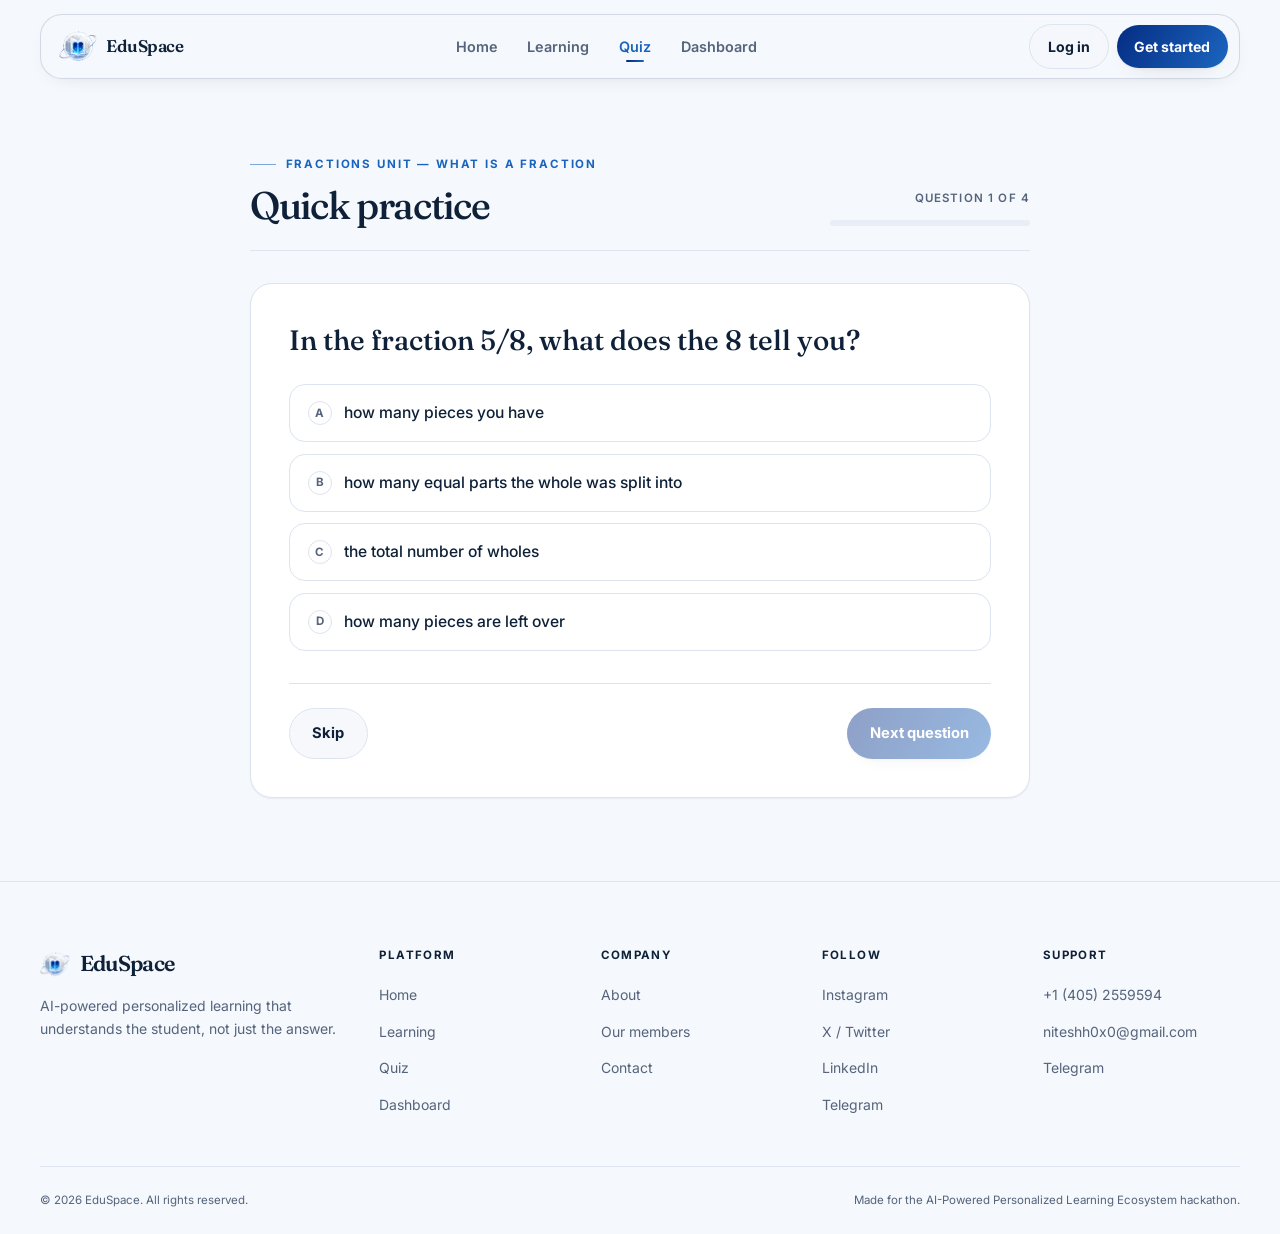
==== quiz.html @ 3fbf4dc4 "Add files via upload" ====
<!DOCTYPE html>
<html lang="en">
<head>
<meta charset="UTF-8">
<meta name="viewport" content="width=device-width, initial-scale=1.0">
<title>Quiz — EduSpace</title>
<meta name="description" content="Practice questions that adapt to how you answer.">
<link rel="preconnect" href="https://fonts.googleapis.com">
<link rel="preconnect" href="https://fonts.gstatic.com" crossorigin>
<link href="https://fonts.googleapis.com/css2?family=Fraunces:opsz,wght@9..144,400..600&family=Inter:wght@400;500;600;700&display=swap" rel="stylesheet">
<link rel="icon" href="assets/images/favicon.ico" sizes="any">
<link rel="icon" type="image/png" sizes="32x32" href="assets/images/favicon-32.png">
<link rel="icon" type="image/png" sizes="48x48" href="assets/images/favicon-48.png">
<link rel="apple-touch-icon" sizes="180x180" href="assets/images/favicon-180.png">
<link rel="stylesheet" href="assets/css/base.css">
<link rel="stylesheet" href="assets/css/quiz.css">
<script>document.documentElement.classList.add("js");</script>
</head>
<body>

<header class="site-header">
  <nav class="nav">
    <a href="index.html" class="nav-logo" aria-label="EduSpace home"><img class="mark" src="assets/images/logo-mark.png" alt="" width="128" height="128" decoding="async"><span class="nav-wordmark">EduSpace</span></a>
    <ul class="nav-links">
      <li><a href="index.html">Home</a></li>
      <li><a href="learning.html">Learning</a></li>
      <li><a href="quiz.html">Quiz</a></li>
      <li><a href="dashboard.html">Dashboard</a></li>
    </ul>
    <div class="nav-actions">
      <a href="login.html" class="btn btn-ghost">Log in</a>
      <a href="signup.html" class="btn btn-primary">Get started</a>
    </div>
    <button class="nav-toggle" aria-label="Toggle menu" aria-expanded="false">
      <span></span><span></span><span></span>
    </button>
  </nav>
</header>

<main class="quiz-main">
  <div class="container quiz-shell">

    <div class="quiz-top reveal reveal-fade">
      <div>
        <span class="eyebrow">Practice</span>
        <h1>Quick practice</h1>
      </div>
      <div class="quiz-meta">
        <span id="quiz-position"></span>
        <div class="quiz-progress"><div class="quiz-progress-bar" id="quiz-progress-bar" style="width:0%"></div></div>
      </div>
    </div>

    <div class="quiz-card card reveal" id="quiz-card">
      <!-- Question and options are rendered by quiz.js from curriculum.js. -->
      <p class="quiz-question" id="quiz-question">Loading question&hellip;</p>
      <div class="quiz-options" id="quiz-options"></div>

      <div class="quiz-feedback" id="quiz-feedback" hidden>
        <span class="feedback-label" id="feedback-label"></span>
        <p id="feedback-text"></p>
      </div>

      <div class="quiz-actions">
        <button class="btn btn-ghost" id="skip-btn">Skip</button>
        <button class="btn btn-primary" id="next-btn" disabled>Next question</button>
      </div>
    </div>

    <div class="quiz-done card reveal" id="quiz-done" hidden>
      <span class="eyebrow">Session complete</span>
      <h2>Nice work.</h2>
      <p id="quiz-summary"></p>
      <div class="lesson-actions">
        <a href="learning.html" class="btn btn-ghost">Back to lesson</a>
        <a href="dashboard.html" class="btn btn-primary">View dashboard</a>
      </div>
    </div>

  </div>
</main>

<footer class="site-footer">
  <div class="container">
    <div class="footer-grid">
      <div class="footer-col">
        <div class="footer-brand"><img src="assets/images/logo-mark.png" alt="" width="128" height="128" decoding="async"><span>EduSpace</span></div>
        <p>AI-powered personalized learning that understands the student, not just the answer.</p>
      </div>
      <div class="footer-col">
        <h4>Platform</h4>
        <ul>
          <li><a href="index.html">Home</a></li>
          <li><a href="learning.html">Learning</a></li>
          <li><a href="quiz.html">Quiz</a></li>
          <li><a href="dashboard.html">Dashboard</a></li>
        </ul>
      </div>
      <div class="footer-col">
        <h4>Company</h4>
        <ul>
          <li><a href="index.html#about">About</a></li>
          <li><a href="index.html#about">Our members</a></li>
          <li><a href="index.html#support">Contact</a></li>
        </ul>
      </div>
      <div class="footer-col">
        <h4>Follow</h4>
        <ul>
          <li><a href="https://instagram.com/tech_by_niteshh" target="_blank" rel="noopener noreferrer">Instagram</a></li>
          <li><a href="https://x.com/tech_by_niteshh" target="_blank" rel="noopener noreferrer">X / Twitter</a></li>
          <li><a href="https://www.linkedin.com/in/nitesh-chaurasiya-a7b2aa3a5/" target="_blank" rel="noopener noreferrer">LinkedIn</a></li>
          <li><a href="https://t.me/tech_by_niteshh" target="_blank" rel="noopener noreferrer">Telegram</a></li>
        </ul>
      </div>
      <div class="footer-col">
        <h4>Support</h4>
        <ul>
          <li><a href="tel:+14052559594">+1 (405) 2559594</a></li>
          <li><a href="mailto:niteshh0x0@gmail.com">niteshh0x0@gmail.com</a></li>
          <li><a href="https://t.me/tech_by_niteshh" target="_blank" rel="noopener noreferrer">Telegram</a></li>
        </ul>
      </div>
    </div>
    <div class="footer-bottom">
      <span>&copy; 2026 EduSpace. All rights reserved.</span>
      <span>Made for the AI-Powered Personalized Learning Ecosystem hackathon.</span>
    </div>
  </div>
</footer>

<script src="assets/js/common.js"></script>
<script src="assets/js/curriculum.js"></script>
<script src="assets/js/quiz.js"></script>
</body>
</html>
---- assets/css/base.css ----
/* ==========================================================================
   EduSpace — base.css
   Design tokens, reset, typography, buttons, navigation, footer, utilities.
   Loaded first on every page; it is the single source of truth for tokens.
   Page stylesheets (index / dashboard / learning / quiz / login / signup)
   must NOT redeclare these — they only add page-specific layout.

   NOTE: this token block was previously wrapped in an unterminated comment,
   which left every var() below undefined on any page that did not ship its
   own copy of the tokens. That is fixed; do not comment it out again.
   ========================================================================== */

:root {
  /* ---- Palette — sampled from assets/images/logo.png ---------------------
     The EduSpace mark is a white/silver globe with a deep-blue book and a
     bright blue glow. Those are the only hues used below:
       #04287E deep navy   #2372C6 cobalt   #2596E5 azure
       #3DBFF8 bright sky  #E6EAF2 near-white  #B1B9C7 silver
     Neutrals are cooled to match, so page and logo read as one brand. */
  --white: #ffffff;
  --mist: #f5f8fc; /* page background — the logo's near-white, lightened */
  --cloud: #e9eef6; /* raised surface */
  --silver: #c3ccda; /* strong divider */
  --line: #dde4ef; /* default border */
  --navy: #0e2138; /* headings and primary text */
  --space: #04287e; /* deepest brand blue, straight from the mark */
  --cobalt: #1a64be; /* primary action — AA as text on white, mist and cloud */
  --azure: #2596e5; /* secondary action */
  --sky: #3dbff8; /* brightest accent */
  --slate: #55647c; /* secondary text — AA on white, mist and cloud */

  /* ---- Semantic roles ---------------------------------------------------
     ONE RULE: --sky means "the system noticed something about your learning."
     Never decoration, never a hover state. Cobalt = action. Cloud = surface. */
  --text: var(--navy);
  --text-muted: var(--slate);
  --surface: var(--mist);
  --surface-alt: var(--cloud);
  --border: var(--line);
  --accent: var(--sky);
  --accent-ink: var(--space); /* accent dark enough for body text */
  --accent-soft: #e3f1fd;

  /* Gradients stay inside the mark's own blue range and never animate. */
  --grad-action: linear-gradient(120deg, var(--space) 0%, var(--cobalt) 58%, var(--azure) 100%);
  --grad-text: linear-gradient(100deg, var(--space) 0%, var(--cobalt) 100%);
  --grad-deep: linear-gradient(160deg, #061a3f 0%, var(--space) 58%, #0a326f 100%);

  /* Restrained translucency — the nav only. */
  --glass-bg: rgba(245, 248, 252, 0.88);
  --glass-solid: rgba(255, 255, 255, 0.97);
  --glass-border: rgba(195, 204, 218, 0.7);
  --glass-blur: saturate(115%) blur(10px);

  /* ---- Type ----
     Only the families actually loaded in each page's <head>. */
  --font-display: "Fraunces", Georgia, "Times New Roman", serif;
  --font-ui: "Inter", ui-sans-serif, system-ui, -apple-system, sans-serif;
  --font-body: "Inter", ui-sans-serif, system-ui, -apple-system, sans-serif;

  --fs-hero: clamp(2.4rem, 1.35rem + 4.4vw, 4.35rem);
  --fs-h2: clamp(1.85rem, 1.25rem + 2.3vw, 3rem);
  --fs-h3: clamp(1.12rem, 0.98rem + 0.5vw, 1.4rem);
  --fs-lead: clamp(1.02rem, 0.95rem + 0.35vw, 1.2rem);
  --fs-body: clamp(0.97rem, 0.94rem + 0.14vw, 1.05rem);
  --fs-small: 0.875rem;
  --fs-micro: 0.72rem;

  --space-2: 0.5rem;
  --space-3: 0.75rem;
  --space-4: 1rem;
  --space-5: 1.5rem;
  --space-6: 2rem;
  --space-7: 3rem;
  --space-8: 4rem;
  --section-pad: clamp(4.5rem, 3rem + 6vw, 8.5rem);
  --gutter: clamp(1.25rem, 0.7rem + 2.2vw, 2.5rem);

  --r-sm: 10px;
  --r-md: 16px;
  --r-lg: 22px;
  --r-xl: 28px;
  --r-pill: 999px;

  /* ---- Depth ----
     Two-layer shadows: a tight contact shadow plus a wide soft one. Blue-
     tinted so cards sit on the page rather than floating above it. */
  --sh-sm: 0 1px 2px rgba(14, 33, 56, 0.06);
  --sh-md: 0 8px 24px -14px rgba(14, 33, 56, 0.2), 0 1px 3px rgba(14, 33, 56, 0.06);
  --sh-lg: 0 22px 48px -26px rgba(14, 33, 56, 0.26), 0 4px 12px rgba(14, 33, 56, 0.06);
  --sh-nav: 0 6px 24px -16px rgba(14, 33, 56, 0.24);

  /* ---- Motion ----
     One system: flip, slide, rise, reveal. Everything is slow on purpose.
     Distances stay in the 2-24px range so nothing lurches. */
  --ease: cubic-bezier(0.16, 1, 0.3, 1);
  --t-fast: 180ms;
  --t-mid: 320ms;
  --t-slow: 620ms;
  --t-flip: 760ms; /* a card turning should read as a physical object */
  --lift-btn: -2px;
  --lift-card: -3px;
  --lift-panel: -2px;
  --slide-from: 22px; /* reveal travel on desktop */
  --perspective: 1000px;
  --z-nav: 100;

  /* ---- Feedback ---- */
  --danger: #c0392b;
  --danger-soft: #fbeae8;
  --success: #1e7a52;
  --success-soft: #e6f3ec;

  /* ---- Compatibility aliases -------------------------------------------
     index.css and dashboard.css reference these older names in hundreds of
     rules. Mapping them here retints those files without touching layout. */
  --cream: var(--mist);
  --sand: var(--cloud);
  --sand-deep: var(--silver);
  --charcoal: var(--navy);
  --ink: var(--cobalt);
  --ink-deep: var(--space);
  --ink-soft: var(--azure);
  --muted: var(--slate);
  --space-blue: var(--space);
  --cyan: var(--sky);
  --soft-white: var(--cloud);
  --titanium: var(--silver);
  --blue-gray: var(--line);
}

*,
*::before,
*::after {
  box-sizing: border-box;
}
html {
  -webkit-text-size-adjust: 100%;
  scroll-behavior: smooth;
  scroll-padding-top: 6.5rem;
}
body {
  margin: 0;
  background: var(--surface);
  color: var(--text);
  font-family: var(--font-body);
  font-size: var(--fs-body);
  line-height: 1.65;
  -webkit-font-smoothing: antialiased;
  -moz-osx-font-smoothing: grayscale;
  overflow-x: clip;
  padding-top: 5.75rem;
}
h1,
h2,
h3,
h4 {
  margin: 0;
  font-family: var(--font-display);
  color: var(--text);
}
p {
  margin: 0;
}
ul {
  margin: 0;
  padding: 0;
  list-style: none;
}
a {
  color: inherit;
  text-decoration: none;
}
img,
svg {
  display: block;
  max-width: 100%;
}
button {
  font: inherit;
  color: inherit;
  background: none;
  border: 0;
  cursor: pointer;
}
strong {
  font-weight: 600;
}
em {
  font-style: normal;
}

h1 {
  font-size: var(--fs-hero);
  font-weight: 500;
  line-height: 1.04;
  letter-spacing: -0.035em;
}
h2 {
  font-size: var(--fs-h2);
  font-weight: 500;
  line-height: 1.1;
  letter-spacing: -0.03em;
  margin-top: var(--space-4);
}
h3 {
  font-size: var(--fs-h3);
  font-weight: 600;
  line-height: 1.3;
  letter-spacing: -0.015em;
}
h4 {
  font-family: var(--font-ui);
  font-size: var(--fs-small);
  font-weight: 700;
}
h1 em,
h2 em {
  background: var(--grad-text);
  -webkit-background-clip: text;
  background-clip: text;
  color: transparent;
}

.container {
  width: min(1200px, 100% - (var(--gutter) * 2));
  margin-inline: auto;
}
/* Element selector (0,0,2) so any section class can override without !important */
main > section {
  padding-block: var(--section-pad);
}
.section-lead {
  max-width: 62ch;
  margin-top: var(--space-4);
  font-size: var(--fs-lead);
  color: var(--text-muted);
}

.eyebrow {
  display: inline-flex;
  align-items: center;
  gap: 0.6rem;
  font-family: var(--font-ui);
  font-size: var(--fs-micro);
  font-weight: 700;
  letter-spacing: 0.16em;
  text-transform: uppercase;
  color: var(--cobalt);
}
.eyebrow::before {
  content: "";
  width: 26px;
  height: 1px;
  background: currentColor;
  opacity: 0.55;
}

.pill {
  display: inline-flex;
  align-items: center;
  padding: 0.3rem 0.72rem;
  border: 1px solid var(--border);
  border-radius: var(--r-pill);
  background: var(--surface-alt);
  font-family: var(--font-ui);
  font-size: var(--fs-micro);
  font-weight: 700;
  letter-spacing: 0.1em;
  text-transform: uppercase;
  color: var(--slate);
}
.diag-label {
  display: block;
  font-family: var(--font-ui);
  font-size: var(--fs-micro);
  font-weight: 700;
  letter-spacing: 0.14em;
  text-transform: uppercase;
  color: var(--slate);
  margin-bottom: 0.4rem;
}

/* ---- Buttons ---- */
.btn {
  --btn-y: 0;
  position: relative;
  display: inline-flex;
  align-items: center;
  justify-content: center;
  gap: 0.5rem;
  padding: 0.78rem 1.4rem;
  border-radius: var(--r-pill);
  font-family: var(--font-ui);
  font-size: 0.92rem;
  font-weight: 700;
  white-space: nowrap;
  cursor: pointer;
  overflow: hidden;
  transform: translate3d(0, var(--btn-y), 0);
  transition:
    transform var(--t-mid) var(--ease),
    box-shadow var(--t-mid) var(--ease),
    border-color var(--t-mid) var(--ease),
    color var(--t-mid) var(--ease);
}
.btn-primary {
  color: var(--white);
  background: var(--grad-action);
  background-size: 180% 180%;
  background-position: 0% 50%;
  box-shadow: var(--sh-md);
  transition:
    transform var(--t-mid) var(--ease),
    box-shadow var(--t-mid) var(--ease),
    background-position var(--t-slow) var(--ease);
}
.btn-primary::after {
  content: "";
  position: absolute;
  inset: 0;
  background: linear-gradient(
    105deg,
    transparent 35%,
    rgba(255, 255, 255, 0.42) 50%,
    transparent 65%
  );
  transform: translateX(-120%);
  transition: transform var(--t-slow) var(--ease);
}
.btn-primary:hover {
  --btn-y: -2px;
  background-position: 100% 50%;
  box-shadow: var(--sh-lg);
}
.btn-primary:hover::after {
  transform: translateX(120%);
}
.btn-ghost {
  color: var(--navy);
  background: var(--glass-bg);
  border: 1px solid var(--border);
  -webkit-backdrop-filter: var(--glass-blur);
  backdrop-filter: var(--glass-blur);
}
.btn-ghost:hover {
  --btn-y: -2px;
  color: var(--cobalt);
  border-color: var(--azure);
  box-shadow: var(--sh-sm);
}
.btn:active {
  --btn-y: 0;
}
.btn:focus-visible {
  outline: 2px solid var(--cobalt);
  outline-offset: 3px;
}

/* ---- Navigation ---- */
.site-header {
  position: fixed;
  inset: 0.85rem 0 auto;
  z-index: var(--z-nav);
  padding-inline: var(--gutter);
  pointer-events: none;
}
.nav {
  pointer-events: auto;
  width: min(1200px, 100%);
  margin-inline: auto;
  display: flex;
  align-items: center;
  gap: var(--space-5);
  padding: 0.6rem 0.7rem 0.6rem 1.15rem;
  border: 1px solid var(--glass-border);
  border-radius: var(--r-lg);
  background: var(--glass-bg);
  -webkit-backdrop-filter: var(--glass-blur);
  backdrop-filter: var(--glass-blur);
  box-shadow: var(--sh-nav);
  transition:
    background-color var(--t-mid) var(--ease),
    box-shadow var(--t-mid) var(--ease);
}
.site-header.is-scrolled .nav {
  background: var(--glass-solid);
  box-shadow: 0 14px 40px -18px rgba(26, 100, 190, 0.34);
}
.nav-logo {
  display: inline-flex;
  align-items: center;
  gap: 0.55rem;
  font-family: var(--font-display);
  font-size: 1.06rem;
  font-weight: 600;
  letter-spacing: -0.03em;
  color: var(--navy);
}
/* The real logo asset, never a CSS re-creation.
   object-fit: contain + a square box means the mark can never stretch,
   whatever the source aspect ratio is. */
.nav-logo .mark {
  flex: none;
  width: 38px;
  height: 38px;
  /* Square box + contain: the mark keeps its aspect ratio in any slot. */
  object-fit: contain;
  transition: transform var(--t-mid) var(--ease);
}
.nav-logo:hover .mark {
  transform: translateY(-1px);
}
.nav-wordmark {
  font-family: var(--font-display);
  font-weight: 600;
  letter-spacing: -0.03em;
}
.nav-links {
  display: flex;
  align-items: center;
  gap: 0.15rem;
  margin-inline: auto;
}
.nav-links a {
  position: relative;
  display: block;
  padding: 0.5rem 0.85rem;
  border-radius: var(--r-pill);
  font-family: var(--font-ui);
  font-size: 0.9rem;
  font-weight: 600;
  color: var(--slate);
  transition:
    color var(--t-fast) var(--ease),
    background-color var(--t-fast) var(--ease);
}
.nav-links a::after {
  content: "";
  position: absolute;
  left: 50%;
  bottom: 0.28rem;
  width: 0;
  height: 2px;
  border-radius: 2px;
  background: var(--grad-text);
  transform: translateX(-50%);
  transition: width var(--t-mid) var(--ease);
}
.nav-links a:hover {
  color: var(--navy);
  background: rgba(248, 250, 252, 0.9);
}
.nav-links a:hover::after,
.nav-links a[aria-current="page"]::after {
  width: 18px;
}
.nav-links a[aria-current="page"] {
  color: var(--cobalt);
}
.nav-actions {
  display: flex;
  align-items: center;
  gap: 0.5rem;
}
.nav-actions .btn {
  padding: 0.6rem 1.1rem;
  font-size: 0.88rem;
}
.nav-toggle {
  display: none;
  flex-direction: column;
  gap: 4px;
  padding: 0.6rem;
  border-radius: var(--r-sm);
}
.nav-toggle span {
  display: block;
  width: 20px;
  height: 2px;
  border-radius: 2px;
  background: var(--navy);
  transition:
    transform var(--t-mid) var(--ease),
    opacity var(--t-fast) var(--ease);
}
.site-header.nav-open .nav-toggle span:nth-child(1) {
  transform: translateY(6px) rotate(45deg);
}
.site-header.nav-open .nav-toggle span:nth-child(2) {
  opacity: 0;
}
.site-header.nav-open .nav-toggle span:nth-child(3) {
  transform: translateY(-6px) rotate(-45deg);
}

/* ---- Footer ---- */
.site-footer {
  padding-block: var(--space-8) var(--space-5);
  background: var(--surface);
  border-top: 1px solid var(--border);
}
.footer-grid {
  display: grid;
  grid-template-columns: 1.6fr repeat(4, 1fr);
  gap: var(--space-6) var(--space-5);
}
.footer-brand {
  display: flex;
  align-items: center;
  gap: 0.6rem;
  font-family: var(--font-display);
  font-size: 1.35rem;
  font-weight: 600;
  letter-spacing: -0.03em;
  color: var(--navy);
  margin-bottom: var(--space-3);
}
.footer-brand img {
  flex: none;
  width: 30px;
  height: 30px;
  object-fit: contain;
}
.footer-col p {
  max-width: 34ch;
  font-size: var(--fs-small);
  color: var(--text-muted);
}
.footer-col h4 {
  margin-bottom: var(--space-4);
  color: var(--navy);
  text-transform: uppercase;
  letter-spacing: 0.12em;
  font-size: var(--fs-micro);
}
.footer-col li + li {
  margin-top: 0.55rem;
}
.footer-col a {
  font-size: var(--fs-small);
  color: var(--text-muted);
  transition: color var(--t-fast) var(--ease);
}
.footer-col a:hover {
  color: var(--cobalt);
}
.footer-bottom {
  display: flex;
  flex-wrap: wrap;
  justify-content: space-between;
  gap: var(--space-3);
  margin-top: var(--space-7);
  padding-top: var(--space-5);
  border-top: 1px solid var(--border);
  font-size: var(--fs-micro);
  color: var(--text-muted);
}

/* ---- Utilities ---- */

/* ---- Scrollbar ---- */
* {
  scrollbar-width: thin;
  scrollbar-color: var(--azure) var(--soft-white);
}
::-webkit-scrollbar {
  width: 10px;
  height: 10px;
}
::-webkit-scrollbar-track {
  background: var(--soft-white);
}
::-webkit-scrollbar-thumb {
  border: 3px solid var(--soft-white);
  border-radius: var(--r-pill);
  background: var(--cobalt);
}
::-webkit-scrollbar-thumb:hover {
  background: var(--azure);
}
::selection {
  background: rgba(61, 191, 248, 0.25);
  color: var(--navy);
}

/* ---- Accessibility ---- */
:focus-visible {
  outline: 2px solid var(--cobalt);
  outline-offset: 3px;
  border-radius: 4px;
}
@media (prefers-reduced-motion: reduce) {
  html {
    scroll-behavior: auto;
  }
  *,
  *::before,
  *::after {
    animation-duration: 0.001ms !important;
    animation-iteration-count: 1 !important;
    transition-duration: 0.001ms !important;
  }
  .reveal {
    opacity: 1;
    transform: none;
  }
}

/* ---- Responsive ---- */
@media (max-width: 980px) {
  body {
    padding-top: 5rem;
  }
  .nav {
    flex-wrap: wrap;
    row-gap: 0;
  }
  .nav-toggle {
    display: flex;
    margin-left: auto;
  }
  .nav-actions {
    display: none;
  }
  .nav-links {
    display: none;
    order: 3;
    flex-direction: column;
    align-items: stretch;
    width: 100%;
    margin: 0;
    padding-top: var(--space-4);
    border-top: 1px solid var(--border);
  }
  .site-header.nav-open .nav-links {
    display: flex;
  }
  .site-header.nav-open .nav-actions {
    display: flex;
    order: 4;
    width: 100%;
    padding-top: var(--space-3);
  }
  .site-header.nav-open .nav-actions .btn {
    flex: 1;
  }
  .nav-links a {
    padding: 0.7rem 0.6rem;
    font-size: 0.95rem;
  }
  .nav-links a::after {
    left: 0.6rem;
    transform: none;
  }
  .footer-grid {
    grid-template-columns: repeat(2, 1fr);
  }
  .footer-col:first-child {
    grid-column: 1/-1;
  }
}
@media (max-width: 560px) {
  .footer-grid {
    grid-template-columns: 1fr;
    gap: var(--space-5);
  }
  .footer-bottom {
    flex-direction: column;
  }
}
/* ---- No-JS / failed-JS safety net ----------------------------------------
   .reveal starts at opacity:0 and is only made visible by common.js. If that
   script is missing or throws, the page would render completely blank. The
   inline <script> in each <head> adds .js to <html>, so when JS has not run
   the reveal elements simply stay visible instead of disappearing. */
html:not(.js) .reveal {
  opacity: 1;
  transform: none;
}

/* Logged-in student name in the header, set by common.js */
.nav-user {
  font-family: var(--font-ui, inherit);
  font-size: 0.9rem;
  font-weight: 600;
  color: var(--text);
  white-space: nowrap;
}

/* ==========================================================================
   SHARED COMPONENTS
   Used by more than one page, so they live here rather than being repeated
   in each page stylesheet.
   ========================================================================== */

/* ---- Card ---- */
.card {
  padding: clamp(1.25rem, 1rem + 1vw, 1.85rem);
  border: 1px solid var(--border);
  border-radius: var(--r-lg);
  background: var(--white);
  box-shadow: var(--sh-sm);
}

/* ---- Diagnosis dot ----
   Gold means "the system noticed something". Static by design. */
.diag-dot {
  flex: none;
  display: inline-block;
  width: 8px;
  height: 8px;
  border-radius: 50%;
  background: var(--accent);
}

/* ---- Forms ---- */
.field {
  display: grid;
  gap: 0.4rem;
  margin-bottom: var(--space-4);
}

.field label {
  font-family: var(--font-ui);
  font-size: var(--fs-small);
  font-weight: 600;
  color: var(--text);
}

.field input,
.field select,
.field textarea {
  width: 100%;
  padding: 0.72rem 0.9rem;
  border: 1px solid var(--border);
  border-radius: var(--r-sm);
  background: var(--white);
  color: var(--text);
  font-family: var(--font-body);
  font-size: 0.95rem;
  transition:
    border-color var(--t-fast) var(--ease),
    box-shadow var(--t-fast) var(--ease);
}

.field input::placeholder,
.field textarea::placeholder {
  color: var(--text-muted);
  opacity: 0.75;
}

.field select {
  appearance: none;
  cursor: pointer;
  background-image: linear-gradient(45deg, transparent 50%, var(--muted) 50%),
    linear-gradient(135deg, var(--muted) 50%, transparent 50%);
  background-position:
    calc(100% - 18px) calc(50% + 1px),
    calc(100% - 13px) calc(50% + 1px);
  background-size: 5px 5px, 5px 5px;
  background-repeat: no-repeat;
  padding-right: 2.4rem;
}

.field input:focus,
.field select:focus,
.field textarea:focus {
  outline: none;
  border-color: var(--ink);
  box-shadow: 0 0 0 3px rgba(26, 100, 190, 0.09);
}

/* Error state — set by login.js / signup.js on the .field wrapper */
.field-error {
  display: none;
  font-size: 0.8rem;
  color: var(--danger);
}
.field.has-error input,
.field.has-error select {
  border-color: var(--danger);
}
.field.has-error .field-error {
  display: block;
}
.field.has-error .field-hint {
  display: none;
}

.field-hint {
  font-size: 0.8rem;
  color: var(--text-muted);
}

.checkbox-label {
  display: flex;
  align-items: center;
  gap: 0.55rem;
  font-size: var(--fs-small);
  color: var(--text-muted);
  cursor: pointer;
}
.checkbox-label input[type="checkbox"] {
  flex: none;
  width: 16px;
  height: 16px;
  accent-color: var(--ink);
  cursor: pointer;
}

.btn-block {
  width: 100%;
}

/* ---- Form status line ----
   Colours live here, not as inline styles set from JavaScript. */
.form-status {
  min-height: 1.25rem;
  margin-top: var(--space-3);
  font-size: var(--fs-small);
  color: var(--text-muted);
}
.form-status.status-success {
  color: var(--success);
}
.form-status.status-error {
  color: var(--danger);
}

/* ==========================================================================
   MOTION SYSTEM
   Four movements, used deliberately and nowhere else:

     flip    — feature / information cards turning over
     slide   — sections and content blocks entering the viewport
     rise    — cards, buttons and panels lifting on hover
     reveal  — text and supporting content fading in

   All of it is transform + opacity only, so nothing triggers layout.
   Everything is slow: 320ms for interaction, 620ms for entrance.
   Travel stays between 2px and 24px — enough to read as movement,
   never enough to lurch.
   ========================================================================== */

/* ---- Reveal / slide -----------------------------------------------------
   The existing .reveal / .is-visible observer in common.js drives all of
   this. Modifiers only change the direction of travel — there is no second
   animation system anywhere in the project. */
.reveal {
  opacity: 0;
  transform: translate3d(0, var(--slide-from), 0);
  transition:
    opacity var(--t-slow) var(--ease),
    transform var(--t-slow) var(--ease);
  transition-delay: var(--reveal-delay, 0ms);
  will-change: transform, opacity;
}
.reveal.is-visible {
  opacity: 1;
  transform: none;
  will-change: auto;
}

/* Horizontal entrance, for side-by-side content blocks. */
.reveal-left {
  transform: translate3d(calc(var(--slide-from) * -1), 0, 0);
}
.reveal-right {
  transform: translate3d(var(--slide-from), 0, 0);
}

/* Text and supporting copy: fade only, no travel. */
.reveal-fade {
  transform: none;
}

/* ---- Rise ---------------------------------------------------------------
   One shared hover behaviour for every raised surface: a small lift and a
   slightly deeper shadow. Hover-capable pointers only, so a tap on a phone
   never leaves a card stuck in its hover state. */
@media (hover: hover) and (pointer: fine) {
  .card,
  .support-card,
  .stat-card {
    transition:
      transform var(--t-mid) var(--ease),
      box-shadow var(--t-mid) var(--ease),
      border-color var(--t-mid) var(--ease);
  }
  .card:hover,
  .support-card:hover,
  .stat-card:hover {
    transform: translate3d(0, var(--lift-card), 0);
    box-shadow: var(--sh-md);
  }
}

/* ---- Buttons ------------------------------------------------------------
   Rise on hover, press back down on click. The press is what makes it feel
   like a physical control rather than a rectangle that changes colour. */
.btn:active {
  --btn-y: 1px;
  box-shadow: var(--sh-sm);
  transition-duration: var(--t-fast);
}

/* ---- Depth --------------------------------------------------------------
   Perspective on the containers, not the cards, so sibling cards share one
   vanishing point instead of each having its own. */
.flip-grid,
.dash-stats,
.dash-grid {
  perspective: var(--perspective);
}

/* ==========================================================================
   MOTION: REDUCED / MOBILE
   ========================================================================== */

/* Shorter travel on small screens — the same gesture, scaled to the viewport. */
@media (max-width: 640px) {
  :root {
    --slide-from: 14px;
    --lift-card: -2px;
  }
}

@media (prefers-reduced-motion: reduce) {
  *,
  *::before,
  *::after {
    animation-duration: 0.001ms !important;
    animation-iteration-count: 1 !important;
    transition-duration: 0.001ms !important;
    scroll-behavior: auto !important;
  }
  .reveal,
  .reveal-left,
  .reveal-right,
  .reveal-fade {
    opacity: 1;
    transform: none;
  }
}
---- assets/css/quiz.css ----
/* ==========================================================================
   EduSpace — quiz.css
   Practice page. The only motion is a smooth question transition and the
   progress bar easing to its new width.
   ========================================================================== */

.quiz-main {
  padding-block: clamp(2rem, 1rem + 3vw, 3.5rem) clamp(3rem, 2rem + 4vw, 5.5rem);
  background: var(--surface);
}

.quiz-shell {
  max-width: 780px;
}

/* ==========================================================================
   Header + progress
   ========================================================================== */

.quiz-top {
  display: flex;
  flex-wrap: wrap;
  align-items: flex-end;
  justify-content: space-between;
  gap: var(--space-5);
  padding-bottom: var(--space-5);
  border-bottom: 1px solid var(--border);
}

.quiz-top h1 {
  margin-top: var(--space-3);
  font-size: clamp(1.7rem, 1.3rem + 1.6vw, 2.4rem);
}

.quiz-meta {
  min-width: 200px;
  text-align: right;
}

.quiz-meta > span {
  font-family: var(--font-ui);
  font-size: var(--fs-micro);
  font-weight: 600;
  letter-spacing: 0.1em;
  text-transform: uppercase;
  color: var(--text-muted);
}

.quiz-progress {
  height: 6px;
  margin-top: 0.6rem;
  border-radius: var(--r-pill);
  background: var(--sand);
  overflow: hidden;
}

.quiz-progress-bar {
  height: 100%;
  border-radius: inherit;
  background: var(--ink);
  transition: width var(--t-slow) var(--ease);
}

/* ==========================================================================
   Question card
   ========================================================================== */

.quiz-card {
  margin-top: var(--space-6);
  padding: clamp(1.5rem, 1.1rem + 1.6vw, 2.4rem);
}

.quiz-question {
  font-family: var(--font-display);
  font-size: clamp(1.3rem, 1.1rem + 1vw, 1.75rem);
  font-weight: 500;
  line-height: 1.35;
  color: var(--text);
}

/* A single low-velocity fade/slide between questions. */
.quiz-card.is-swapping .quiz-question,
.quiz-card.is-swapping .quiz-options {
  opacity: 0;
  transform: translate3d(0, 10px, 0);
}

.quiz-question,
.quiz-options {
  transition:
    opacity var(--t-mid) var(--ease),
    transform var(--t-mid) var(--ease);
}

/* ==========================================================================
   Options
   ========================================================================== */

.quiz-options {
  display: grid;
  gap: 0.7rem;
  margin-top: var(--space-5);
}

.quiz-option {
  display: flex;
  align-items: center;
  gap: 0.8rem;
  width: 100%;
  padding: 0.95rem 1.1rem;
  border: 1px solid var(--border);
  border-radius: var(--r-md);
  background: var(--white);
  color: var(--text);
  font-family: var(--font-ui);
  font-size: 0.98rem;
  font-weight: 500;
  text-align: left;
  transition:
    border-color var(--t-fast) var(--ease),
    background-color var(--t-fast) var(--ease),
    transform var(--t-fast) var(--ease);
}

.quiz-option:hover:not(:disabled) {
  border-color: var(--sand-deep);
  background: var(--sand);
  transform: translateX(2px);
}

.quiz-option:focus-visible {
  outline: 2px solid var(--ink);
  outline-offset: 2px;
}

.quiz-option:disabled {
  cursor: default;
}

/* Letter marker */
.quiz-option::before {
  content: attr(data-key);
  flex: none;
  display: grid;
  place-items: center;
  width: 24px;
  height: 24px;
  border: 1px solid var(--border);
  border-radius: 50%;
  font-size: 0.72rem;
  font-weight: 700;
  color: var(--text-muted);
  transition:
    border-color var(--t-fast) var(--ease),
    background-color var(--t-fast) var(--ease),
    color var(--t-fast) var(--ease);
}

.quiz-option.is-selected {
  border-color: var(--ink);
}
.quiz-option.is-selected::before {
  border-color: var(--ink);
  background: var(--ink);
  color: var(--white);
}

.quiz-option.is-correct {
  border-color: var(--success);
  background: var(--success-soft);
}
.quiz-option.is-correct::before {
  border-color: var(--success);
  background: var(--success);
  color: var(--white);
}

.quiz-option.is-wrong {
  border-color: var(--danger);
  background: var(--danger-soft);
}
.quiz-option.is-wrong::before {
  border-color: var(--danger);
  background: var(--danger);
  color: var(--white);
}

/* ==========================================================================
   Feedback
   ========================================================================== */

.quiz-feedback {
  margin-top: var(--space-5);
  padding: var(--space-4) var(--space-5);
  border: 1px solid var(--border);
  border-left: 3px solid var(--sand-deep);
  border-radius: var(--r-md);
  background: var(--surface-alt);
}

.quiz-feedback[hidden] {
  display: none;
}

.quiz-feedback.is-correct {
  border-left-color: var(--success);
}
.quiz-feedback.is-wrong {
  border-left-color: var(--accent);
}

.feedback-label {
  font-family: var(--font-ui);
  font-size: var(--fs-micro);
  font-weight: 700;
  letter-spacing: 0.14em;
  text-transform: uppercase;
  color: var(--text-muted);
}

.quiz-feedback.is-correct .feedback-label {
  color: var(--success);
}
.quiz-feedback.is-wrong .feedback-label {
  color: var(--accent-ink);
}

.quiz-feedback p {
  margin-top: 0.5rem;
  color: var(--text);
}

/* ==========================================================================
   Actions + summary
   ========================================================================== */

.quiz-actions {
  display: flex;
  flex-wrap: wrap;
  justify-content: space-between;
  gap: var(--space-3);
  margin-top: var(--space-6);
  padding-top: var(--space-5);
  border-top: 1px solid var(--border);
}

.btn:disabled {
  opacity: 0.45;
  cursor: not-allowed;
  pointer-events: none;
}

.quiz-done {
  margin-top: var(--space-6);
  padding: clamp(1.5rem, 1.1rem + 1.6vw, 2.4rem);
}

.quiz-done[hidden] {
  display: none;
}

.quiz-done h2 {
  margin-top: var(--space-3);
}

.quiz-done > p {
  max-width: 56ch;
  margin-top: var(--space-4);
  color: var(--text-muted);
  font-size: var(--fs-lead);
}

.quiz-score {
  display: flex;
  flex-wrap: wrap;
  gap: var(--space-6);
  margin-top: var(--space-5);
  padding-top: var(--space-5);
  border-top: 1px solid var(--border);
}

.quiz-score div {
  display: grid;
  gap: 0.2rem;
}

.quiz-score strong {
  font-family: var(--font-display);
  font-size: clamp(1.8rem, 1.4rem + 1.4vw, 2.4rem);
  font-weight: 600;
  line-height: 1;
  color: var(--text);
  font-variant-numeric: tabular-nums;
}

/* ==========================================================================
   Responsive + reduced motion
   ========================================================================== */

@media (max-width: 640px) {
  .quiz-top {
    align-items: flex-start;
  }
  .quiz-meta {
    width: 100%;
    text-align: left;
  }
  .quiz-actions .btn {
    flex: 1 1 auto;
  }
}

@media (prefers-reduced-motion: reduce) {
  .quiz-question,
  .quiz-options,
  .quiz-progress-bar {
    transition: none;
  }
  .quiz-card.is-swapping .quiz-question,
  .quiz-card.is-swapping .quiz-options {
    opacity: 1;
    transform: none;
  }
}
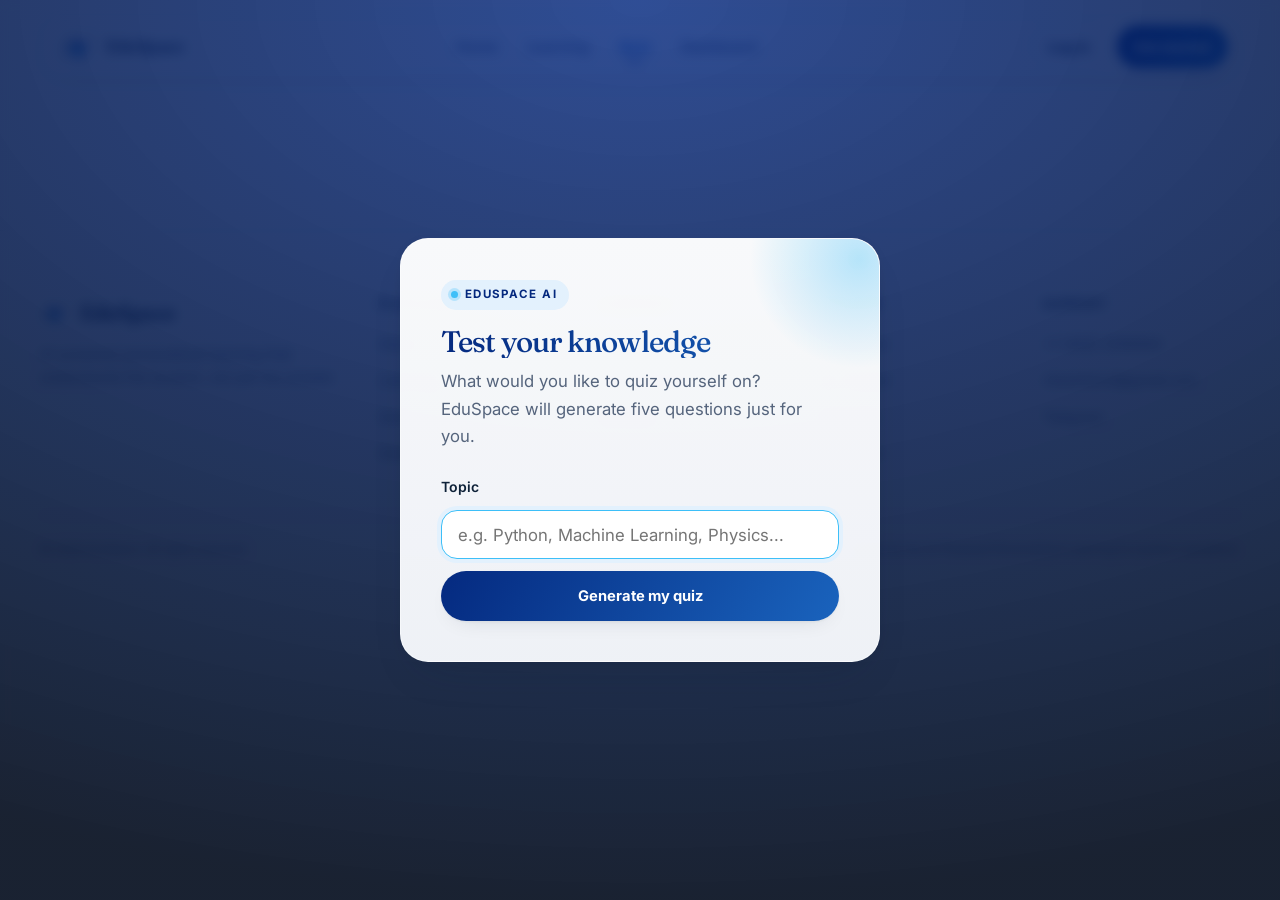
==== commit 33ea92b6: "Add files via upload" ====
--- a/quiz.html
+++ b/quiz.html
@@ -4,7 +4,7 @@
 <meta charset="UTF-8">
 <meta name="viewport" content="width=device-width, initial-scale=1.0">
 <title>Quiz — EduSpace</title>
-<meta name="description" content="Practice questions that adapt to how you answer.">
+<meta name="description" content="An AI-generated quiz that adapts to the topic you choose, with instant explanations and a personalized performance report.">
 <link rel="preconnect" href="https://fonts.googleapis.com">
 <link rel="preconnect" href="https://fonts.gstatic.com" crossorigin>
 <link href="https://fonts.googleapis.com/css2?family=Fraunces:opsz,wght@9..144,400..600&family=Inter:wght@400;500;600;700&display=swap" rel="stylesheet">
@@ -37,43 +37,77 @@
   </nav>
 </header>
 
+<!-- AI quiz topic modal — shown on load until a quiz session exists.
+     Reuses the .ai-topic-* component from base.css (shared with
+     learning.html's "what would you like to learn" modal). -->
+<div class="ai-topic-modal" id="ai-quiz-modal" role="dialog" aria-modal="true" aria-labelledby="ai-quiz-modal-title" hidden>
+  <div class="ai-topic-backdrop"></div>
+  <div class="ai-topic-card">
+    <div class="ai-topic-orb" aria-hidden="true"></div>
+    <span class="ai-topic-badge"><span class="ai-topic-dot"></span>EduSpace AI</span>
+    <h2 id="ai-quiz-modal-title">Test your knowledge</h2>
+    <p class="ai-topic-sub">What would you like to quiz yourself on? EduSpace will generate five questions just for you.</p>
+
+    <form class="ai-topic-form" id="ai-quiz-form" novalidate>
+      <label class="ai-topic-label" for="ai-quiz-input">Topic</label>
+      <input type="text" id="ai-quiz-input" class="ai-topic-input" placeholder="e.g. Python, Machine Learning, Physics..." maxlength="80" autocomplete="off" spellcheck="false">
+      <button type="submit" class="btn btn-primary ai-topic-submit" id="ai-quiz-submit">
+        <span>Generate my quiz</span>
+      </button>
+    </form>
+
+    <div class="ai-topic-loading" id="ai-quiz-loading" hidden>
+      <span class="ai-topic-spinner" aria-hidden="true"></span>
+      <p id="ai-quiz-loading-text">Analyzing your topic&hellip;</p>
+    </div>
+
+    <p class="ai-topic-error" id="ai-quiz-error" role="alert" hidden></p>
+  </div>
+</div>
+
 <main class="quiz-main">
-  <div class="container quiz-shell">
+  <div class="container quiz-shell" id="quiz-ai-shell" hidden>
 
-    <div class="quiz-top reveal reveal-fade">
+    <div class="quiz-top reveal reveal-fade is-visible">
       <div>
-        <span class="eyebrow">Practice</span>
-        <h1>Quick practice</h1>
+        <span class="eyebrow" id="quiz-ai-eyebrow">AI Quiz</span>
+        <h1 id="quiz-ai-topic-name">&nbsp;</h1>
       </div>
       <div class="quiz-meta">
-        <span id="quiz-position"></span>
-        <div class="quiz-progress"><div class="quiz-progress-bar" id="quiz-progress-bar" style="width:0%"></div></div>
+        <span id="quiz-ai-position" aria-live="polite"></span>
+        <div class="quiz-progress"><div class="quiz-progress-bar quiz-ai-progress-bar" id="quiz-ai-progress-bar" style="width:0%"></div></div>
       </div>
     </div>
 
-    <div class="quiz-card card reveal" id="quiz-card">
-      <!-- Question and options are rendered by quiz.js from curriculum.js. -->
-      <p class="quiz-question" id="quiz-question">Loading question&hellip;</p>
-      <div class="quiz-options" id="quiz-options"></div>
-
-      <div class="quiz-feedback" id="quiz-feedback" hidden>
-        <span class="feedback-label" id="feedback-label"></span>
-        <p id="feedback-text"></p>
+    <div class="quiz-ai-card card reveal is-visible" id="quiz-ai-card">
+      <div class="quiz-ai-card-overlay" id="quiz-ai-card-overlay" hidden>
+        <span class="ai-topic-spinner" aria-hidden="true"></span>
+        <p id="quiz-ai-card-overlay-text">Evaluating your answer&hellip;</p>
       </div>
 
+      <span class="quiz-ai-difficulty" id="quiz-ai-difficulty"></span>
+      <p class="quiz-question" id="quiz-ai-question">Loading question&hellip;</p>
+      <div class="quiz-options quiz-ai-options" id="quiz-ai-options" role="radiogroup" aria-label="Answer options"></div>
+
+      <div class="quiz-ai-feedback" id="quiz-ai-feedback" hidden aria-live="polite"></div>
+
       <div class="quiz-actions">
-        <button class="btn btn-ghost" id="skip-btn">Skip</button>
-        <button class="btn btn-primary" id="next-btn" disabled>Next question</button>
+        <span class="quiz-ai-hint" id="quiz-ai-hint">Select an answer to continue.</span>
+        <span class="quiz-ai-buttons">
+          <button class="btn btn-primary" id="quiz-ai-submit-btn" disabled>Submit answer</button>
+          <button class="btn btn-primary" id="quiz-ai-next-btn" hidden>Next question &rarr;</button>
+        </span>
       </div>
     </div>
 
-    <div class="quiz-done card reveal" id="quiz-done" hidden>
-      <span class="eyebrow">Session complete</span>
-      <h2>Nice work.</h2>
-      <p id="quiz-summary"></p>
+    <div class="quiz-ai-result card reveal is-visible" id="quiz-ai-result" hidden></div>
+
+    <div class="quiz-ai-fatal card reveal is-visible" id="quiz-ai-fatal" hidden>
+      <span class="eyebrow">Something went wrong</span>
+      <h2>We couldn&rsquo;t finish that.</h2>
+      <p id="quiz-ai-fatal-text">Something went wrong while preparing your quiz. Please try again.</p>
       <div class="lesson-actions">
-        <a href="learning.html" class="btn btn-ghost">Back to lesson</a>
-        <a href="dashboard.html" class="btn btn-primary">View dashboard</a>
+        <button class="btn btn-primary" id="quiz-ai-fatal-retry">Try again</button>
       </div>
     </div>
 
@@ -131,6 +165,7 @@
 
 <script src="assets/js/common.js"></script>
 <script src="assets/js/curriculum.js"></script>
+<script src="assets/js/ai-quiz.js"></script>
 <script src="assets/js/quiz.js"></script>
 </body>
 </html>
--- a/assets/css/base.css
+++ b/assets/css/base.css
@@ -133,6 +133,15 @@
 *::before,
 *::after {
   box-sizing: border-box;
+}
+
+/* The browser's own [hidden] rule lives in the user-agent stylesheet, which
+   loses to ANY same-specificity author rule (e.g. ".modal { display: flex }")
+   regardless of source order — so toggling the `hidden` attribute from JS
+   can silently stop hiding anything once a component sets its own display.
+   Stated explicitly here, with !important, `hidden` always wins. */
+[hidden] {
+  display: none !important;
 }
 html {
   -webkit-text-size-adjust: 100%;
@@ -915,6 +924,202 @@
 }
 
 /* ==========================================================================
+   AI TOPIC MODAL — "what would you like to learn/be quizzed on?"
+   Shared component: learning.html's learning-path modal and quiz.html's
+   quiz-topic modal both use these classes. Premium glass card over a
+   blurred backdrop, restrained to the brand's own blues.
+   ========================================================================== */
+
+body.no-scroll {
+  overflow: hidden;
+}
+
+.ai-topic-modal {
+  position: fixed;
+  inset: 0;
+  z-index: 1000;
+  display: grid;
+  place-items: center;
+  padding: var(--space-5);
+}
+
+.ai-topic-backdrop {
+  position: absolute;
+  inset: 0;
+  background: radial-gradient(120% 100% at 50% 0%, rgba(4, 40, 126, 0.82) 0%, rgba(6, 15, 32, 0.92) 100%);
+  backdrop-filter: blur(6px) saturate(115%);
+  -webkit-backdrop-filter: blur(6px) saturate(115%);
+  opacity: 0;
+  transition: opacity var(--t-mid) var(--ease);
+}
+
+.ai-topic-card {
+  position: relative;
+  width: min(480px, 100%);
+  padding: clamp(1.75rem, 1.4rem + 1.5vw, 2.5rem);
+  border-radius: var(--r-xl);
+  background: linear-gradient(180deg, rgba(255, 255, 255, 0.97) 0%, rgba(245, 248, 252, 0.97) 100%);
+  border: 1px solid rgba(255, 255, 255, 0.5);
+  box-shadow: var(--sh-lg);
+  overflow: hidden;
+  opacity: 0;
+  transform: translate3d(0, 16px, 0) scale(0.98);
+  transition: opacity var(--t-mid) var(--ease), transform var(--t-mid) var(--ease);
+}
+
+.ai-topic-modal.is-open .ai-topic-backdrop {
+  opacity: 1;
+}
+.ai-topic-modal.is-open .ai-topic-card {
+  opacity: 1;
+  transform: none;
+}
+
+.ai-topic-orb {
+  position: absolute;
+  top: -90px;
+  right: -90px;
+  width: 220px;
+  height: 220px;
+  border-radius: 50%;
+  background: radial-gradient(circle, rgba(61, 191, 248, 0.35) 0%, rgba(61, 191, 248, 0) 70%);
+  pointer-events: none;
+}
+
+.ai-topic-badge {
+  position: relative;
+  display: inline-flex;
+  align-items: center;
+  gap: 0.45rem;
+  font-family: var(--font-ui);
+  font-size: var(--fs-micro);
+  font-weight: 700;
+  letter-spacing: 0.12em;
+  text-transform: uppercase;
+  color: var(--accent-ink);
+  background: var(--accent-soft);
+  border-radius: var(--r-pill);
+  padding: 0.35rem 0.75rem 0.35rem 0.6rem;
+}
+
+.ai-topic-dot {
+  width: 7px;
+  height: 7px;
+  border-radius: 50%;
+  background: var(--accent);
+  box-shadow: 0 0 0 3px rgba(61, 191, 248, 0.28);
+  animation: ai-pulse 2.2s var(--ease) infinite;
+}
+
+@keyframes ai-pulse {
+  0%, 100% { box-shadow: 0 0 0 3px rgba(61, 191, 248, 0.28); }
+  50% { box-shadow: 0 0 0 6px rgba(61, 191, 248, 0.1); }
+}
+
+.ai-topic-card h2 {
+  position: relative;
+  margin-top: var(--space-4);
+  font-size: clamp(1.4rem, 1.2rem + 1vw, 1.85rem);
+  background: var(--grad-text);
+  -webkit-background-clip: text;
+  background-clip: text;
+  color: transparent;
+}
+
+.ai-topic-sub {
+  position: relative;
+  margin-top: 0.6rem;
+  color: var(--text-muted);
+  font-size: var(--fs-body);
+  max-width: 46ch;
+}
+
+.ai-topic-form {
+  position: relative;
+  margin-top: var(--space-5);
+  display: grid;
+  gap: var(--space-3);
+}
+
+.ai-topic-label {
+  font-family: var(--font-ui);
+  font-size: var(--fs-small);
+  font-weight: 600;
+  color: var(--text);
+}
+
+.ai-topic-input {
+  width: 100%;
+  padding: 0.85rem 1rem;
+  font-family: var(--font-ui);
+  font-size: var(--fs-body);
+  color: var(--text);
+  background: var(--white);
+  border: 1.5px solid var(--border);
+  border-radius: var(--r-md);
+  transition: border-color var(--t-fast) var(--ease), box-shadow var(--t-fast) var(--ease);
+}
+
+.ai-topic-input:focus-visible {
+  outline: none;
+  border-color: var(--accent);
+  box-shadow: 0 0 0 4px var(--accent-soft);
+}
+
+.ai-topic-submit {
+  width: 100%;
+  justify-content: center;
+}
+
+.ai-topic-loading {
+  position: relative;
+  margin-top: var(--space-5);
+  display: flex;
+  align-items: center;
+  gap: var(--space-3);
+}
+
+.ai-topic-loading p {
+  color: var(--text-muted);
+  font-size: var(--fs-small);
+}
+
+.ai-topic-spinner {
+  flex: none;
+  width: 22px;
+  height: 22px;
+  border-radius: 50%;
+  border: 2.5px solid var(--accent-soft);
+  border-top-color: var(--cobalt);
+  animation: ai-spin 0.75s linear infinite;
+}
+
+@keyframes ai-spin {
+  to { transform: rotate(360deg); }
+}
+
+.ai-topic-error {
+  position: relative;
+  margin-top: var(--space-4);
+  padding: 0.7rem 0.9rem;
+  border-radius: var(--r-sm);
+  background: var(--danger-soft);
+  color: var(--danger);
+  font-size: var(--fs-small);
+}
+
+@media (prefers-reduced-motion: reduce) {
+  .ai-topic-backdrop,
+  .ai-topic-card {
+    transition: none;
+  }
+  .ai-topic-dot,
+  .ai-topic-spinner {
+    animation: none;
+  }
+}
+
+/* ==========================================================================
    MOTION: REDUCED / MOBILE
    ========================================================================== */
 
